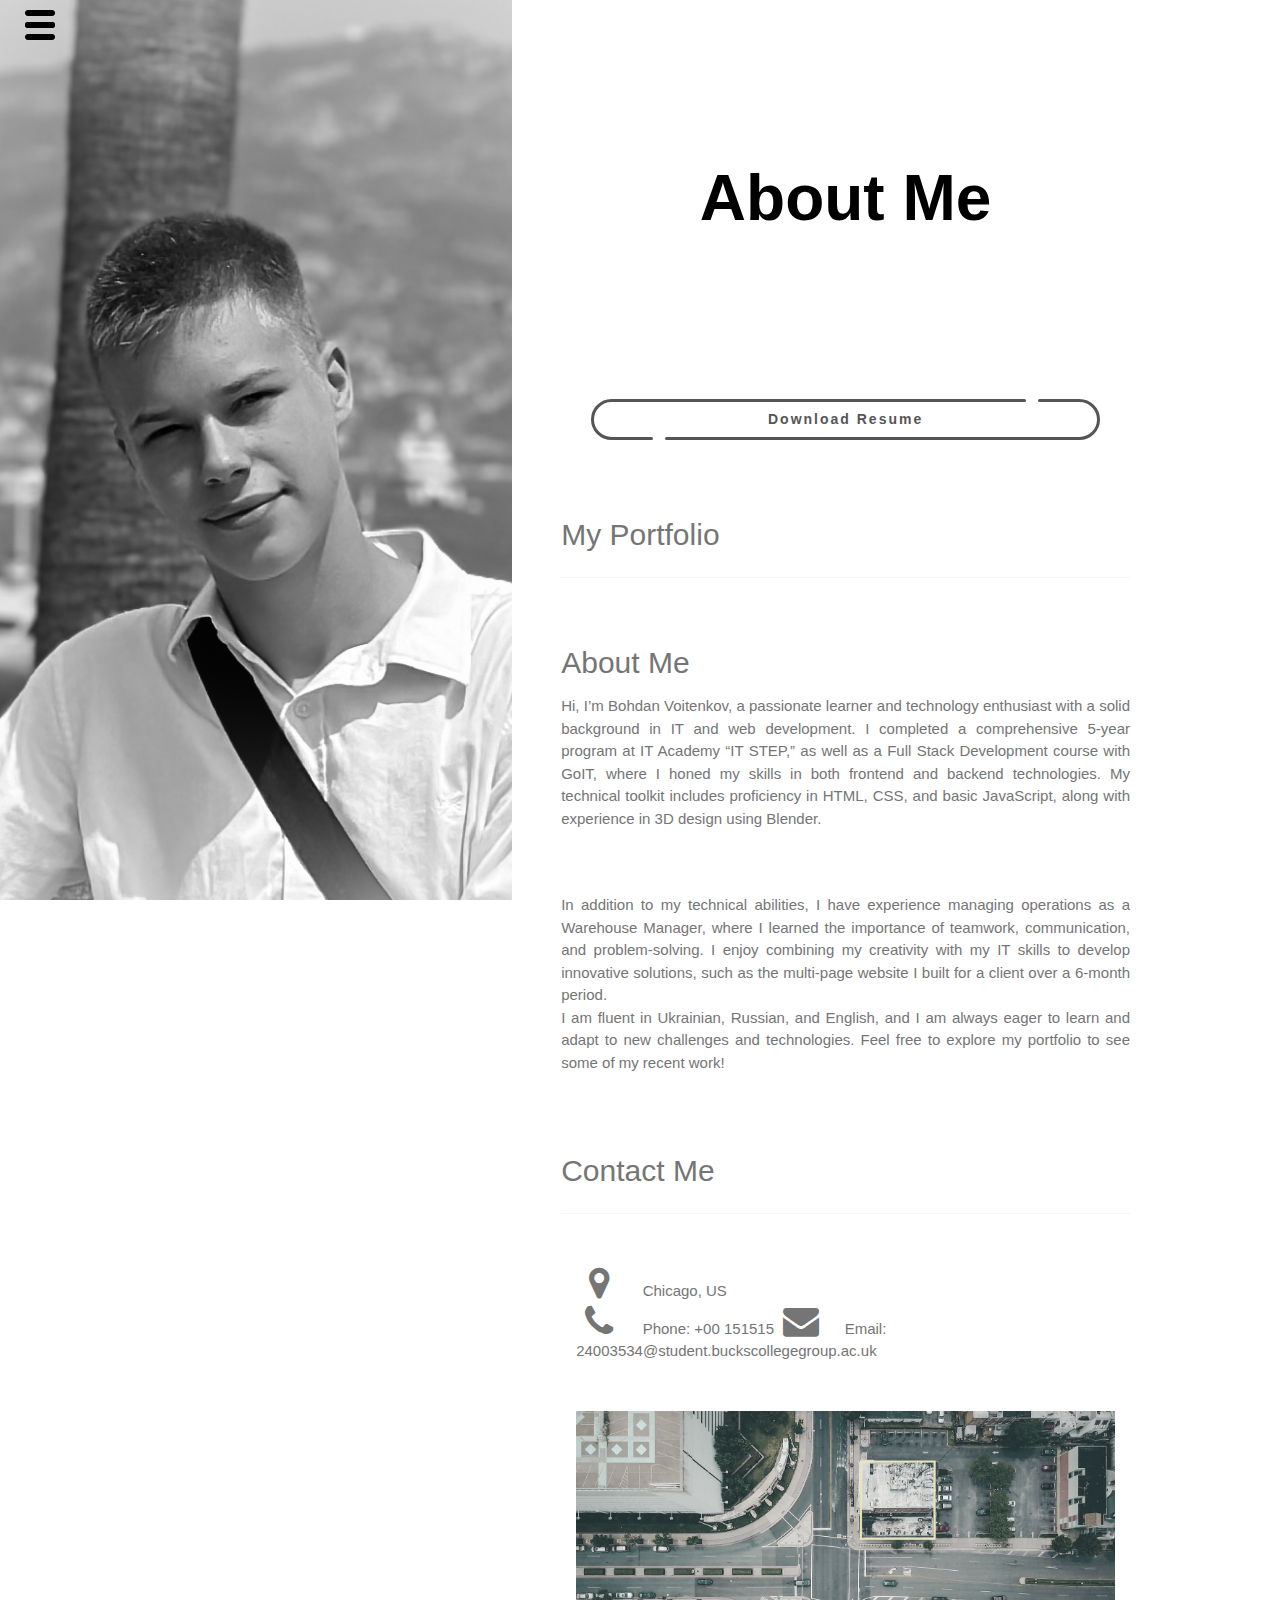
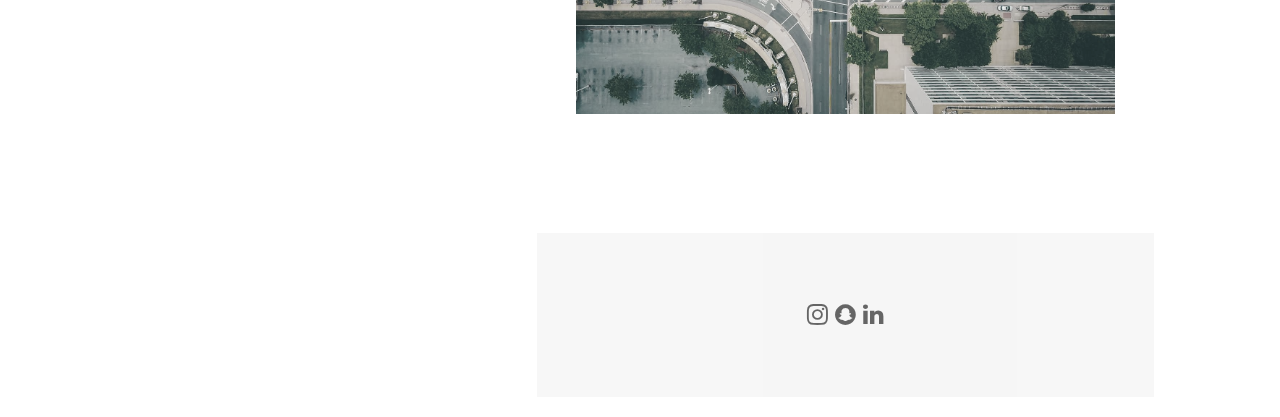
==== pages/about.html @ 8f68ae5e "much" ====
<!DOCTYPE html>
<html>
    <head class="head">
<title>Digital Portfolio</title>
<meta charset="UTF-8">
<meta name="viewport" content="width=device-width, initial-scale=1">
<!-- <link rel="stylesheet" href="https://www.w3schools.com/w3css/4/w3.css"> -->
<link rel="stylesheet" href="../style.css">
 <link rel="stylesheet" href="../w3.css">
<link rel="stylesheet" href="https://fonts.googleapis.com/css?family=Montserrat">
<link rel="stylesheet" href="https://cdnjs.cloudflare.com/ajax/libs/font-awesome/4.7.0/css/font-awesome.min.css">
<!-- Подключение внешнего CSS-файла -->


</head>
<body>



  <div class="img-nav">

    



  <nav class="navbar-burger-mn">
    <div class="back-color-burger">
    <button class="burger-btn-burger-mn"><input type="checkbox" role="button" aria-label="Display the menu" class="menu">
    </button>
    <ul class="nav-links-burger-mn">
      
        <li><a href="../index.html">Home</a></li>
        <li><a href="../pages/portfolio.html">Portfolio</a></li>
        <li><a href="../pages/education.html">Education</a></li>
        <li><a href="../pages/skills.html">Skills</a></li>
      
    </ul>
  </div>
</nav>
</div>
<!-- _____________________________ IMG__start_________________________ -->
 


<div class="main-img">
  <nav class="w3-sidebar w3-hide-medium w3-hide-small" style="width:40%">
    <div class="bgimg">
      <!-- <img src="./img/mainphotoblk.jpg" alt="BV" class="bgimg" > -->
    </div>
  </nav>
  </div>


<!-- _____________________________IMG__END__________________________________ -->

<!-- Hidden Sidebar (reveals when clicked on menu icon) -->

<!-- Page Content -->
<div class="w3-main w3-padding-large" style="margin-left:40%">


  <!-- Header -->
  <header class="w3-container w3-center" style="padding:128px 16px" id="home">
    <h1 class="w3-jumbo"><b>About Me</b></h1>
    <!-- <p style="padding-bottom: 10px;">Frontend and Backend developer</p> -->
    <img src="./img/mainphotoblk.jpg" class="w3-image w3-hide-large w3-hide-small w3-round" style="display:block;width:60%;margin:auto;">
    <img src="./img/mainphotoblk.jpg" class="w3-image w3-hide-large w3-hide-medium w3-round" width="1000" height="1333">
    <!-- <button class="w3-button w3-light-grey w3-padding-large w3-margin-top">
      <a href="./Additional/CV.pdf" download="CV.pdf">
      <i class="fa fa-download"></i> Download Resume
    </a>
    </button> -->
    

    

    
  
  </header>
  <div class="links">
    <a href="./Additional/CV.pdf" download="CV.pdf" target="_blank" class="button type--A">
      <div class="button__line"></div>
      <div class="button__line"></div>
      <span class="button__text">Download Resume</span>
      <div class="button__drow1"></div>
      <!-- <div class="button__drow2"></div> -->
    </a>
  </div>
  

  <!-- Portfolio Section -->
  <div class="w3-padding-32 w3-content" id="portfolio">
    <h2 class="w3-text-grey">My Portfolio</h2>
    <hr class="w3-opacity">
    

    <!-- Grid for photos -->
    <!-- <div class="w3-row-padding" style="margin:0 -16px">
    
        
        
          <div class="links">
            <h3><b>My GitHub</b></h3>
          <a href="https://github.com/kikro1" target="_blank" class="button type--A">
            <div class="button__line"></div>
            <div class="button__line"></div>
            <span class="button__text">GitHub</span>
            <div class="button__drow1"></div>
       
          </a>
        </div>
        <div class="links">
          <p>My team project - lybrary</p>
          <a href="https://dipsikeducation.github.io/kilobyte/" target="_blank" class="button type--A">
            <div class="button__line"></div>
            <div class="button__line"></div>
            <span class="button__text">Lybrary</span>
            <div class="button__drow1"></div>
            <div class="button__drow2"></div>
          </a>
        </div>
        <div class="links">
          <p>My own project</p>
          <a href="https://kikro1.github.io/goit-markup-hw-04/" target="_blank" class="button type--A">
            <div class="button__line"></div>
            <div class="button__line"></div>
            <span class="button__text">HTML & CSS Project</span>
            <div class="button__drow1"></div>
            <div class="button__drow2"></div>
          </a>
        </div>
    </div> -->


      
    <!-- End photo grid -->


  <!-- About Section -->
  <div class="w3-content w3-justify w3-text-grey w3-padding-32" id="about">
    <h2>About Me</h2>
    <!-- <hr class="w3-opacity"> -->
    <p>Hi, I’m Bohdan Voitenkov, a passionate learner and technology enthusiast 
        with a solid background in IT and web development. I completed a comprehensive 
        5-year program at IT Academy “IT STEP,” as well as a Full Stack Development course with GoIT, 
        where I honed my skills in both frontend and backend technologies. My technical toolkit includes proficiency in
         HTML, CSS, and basic JavaScript, along with experience in 3D design using Blender.
    </p>
    </div>

    <div class="w3-content w3-justify w3-text-grey w3-padding-32" id="about">

    <p>
        In addition to my technical abilities, I have experience managing operations as a Warehouse 
        Manager, where I learned the importance of teamwork, communication, and problem-solving. 
        I enjoy combining my creativity with my IT skills to develop innovative solutions, such as 
        the multi-page website I built for a client over a 6-month period.
    </p>

    <p>
        I am fluent in Ukrainian, Russian, and English, and 
        I am always eager to learn and adapt to new challenges and technologies. 
        Feel free to explore my portfolio to see some of my recent work!
    </p>

</div>
    <!-- <div class="w3-content w3-justify w3-text-grey w3-padding-32" id="education">
      <h2>Education</h2>
      <hr class="w3-opacity">
      <p> 
Ukranian school - 11 years of education <br>

IT academy “IT STEP” - 5 years of education  <br>

England school – Princes Risborough School – year 10 and year 11 <br>

Currently studying in Buckinghamshire college in Aylesbury  <br>

IT curses “GoIt” - frontend and backend development – 10 months  <br>
      </p>
      </div> -->
      
   


<!--     
    <div class="skills" id="skills">
    <h3 class="w3-padding-16">My Skills</h3>
    <p class="w3-wide">HTML </p>
    <div class="w3-light-grey">
      <div class="w3-container w3-center w3-padding-small w3-dark-grey" style="width:85%">85%</div>
    </div>
    <p class="w3-wide">CSS</p>
    <div class="w3-light-grey">
      <div class="w3-container w3-center w3-padding-small w3-dark-grey" style="width:75%">75%</div>
    </div>
    <p class="w3-wide">Java Script</p>
    <div class="w3-light-grey">
      <div class="w3-container w3-center w3-padding-small w3-dark-grey" style="width:20%">20%</div>
    </div><br>
  </div> -->

  <div class="w3-padding-32 w3-content w3-text-grey" id="contact" style="margin-bottom:64px">
    <h2>Contact Me</h2>
    <hr class="w3-opacity">
    <div class="contact-section">
    <div class="w3-section contact-way">
      
      <p><i class="fa fa-map-marker fa-fw w3-xxlarge w3-margin-right"></i> Chicago, US</p>
      <a href="tel:+00 151515"><i class="fa fa-phone fa-fw w3-xxlarge w3-margin-right"></i> Phone: +00 151515</a>
      <a href="mailto:24003534@student.buckscollegegroup.ac.uk"><i class="fa fa-envelope fa-fw w3-xxlarge w3-margin-right"> </i> Email: 24003534@student.buckscollegegroup.ac.uk</a>
    </div>
    
    <!-- Image of location/map -->
    <img src="../img/map.jpg" class="w3-image w3-greyscale" style="width:100%;margin:32px 0">
<!--    
    <p>Lets get in touch. Send me a message:</p>
    <form action="/action_page.php" target="_blank">
      <p><input class="w3-input w3-padding-16 w3-border" type="text" placeholder="Name" required name="Name"></p>
      <p><input class="w3-input w3-padding-16 w3-border" type="text" placeholder="Email" required name="Email"></p>
      <p><input class="w3-input w3-padding-16 w3-border" type="text" placeholder="Subject" required name="Subject"></p>
      <p><input class="w3-input w3-padding-16 w3-border" type="text" placeholder="Message" required name="Message"></p>
      <p>
        <button class="w3-button w3-light-grey w3-padding-large" type="submit">
          <i class="fa fa-paper-plane"></i> SEND MESSAGE
        </button>
      </p>
    </form> -->
  
    </div>
    
  </div> 
  <!-- End Contact Section -->
    
  

  <footer class="w3-container w3-padding-64 w3-light-grey w3-center w3-opacity w3-xlarge" style="margin:-24px">

    <a href="https://www.instagram.com/" target="_blank"><i class="fa fa-instagram w3-hover-opacity"></i></a>
    <a href="https://www.snapchat.com/" target="_blank"><i class="fa fa-snapchat w3-hover-opacity"></i></a>
    <a href="https://www.linkedin.com/" target="_blank"><i class="fa fa-linkedin w3-hover-opacity"></i></a>

    
  <!-- End footer -->
  </footer>

    

  <script src="../script.js"></script>
  

</body>
---- style.css ----
/* ____________________________general__start__________________________ */

body, h1,h2,h3,h4,h5,h6 {font-family: "Montserrat", sans-serif}
.w3-row-padding img {margin-bottom: 12px}

a {
  text-decoration: none;
}



  /* ____________________________general__end__________________________ */



/* ________________________buttons__start______________________ */
.type--A{
    --line_color : #555555 ;
    --back_color : #FFECF6  ;
  }
  .type--B{
    --line_color : #1b1919 ;
    --back_color : #E9ECFF
  }
  .type--C{
    --line_color : #00135C ;
    --back_color : #DEFFFA 
  }
  .button{
      position : relative ;
    
      width : 240px ;
      height : 56px ;
      text-decoration : none ;
      font-size : 14px ; 
      font-weight : bold ;
      color : var(--line_color) ;
      letter-spacing : 2px ;
      transition : all .3s ease ;
      
  }
  .button__text{
      display : flex ;
      justify-content : center ;
      align-items : center ;
      width : 100% ;
      height : 100% ;
      padding: 10px;
  }
  .button::before,
  .button::after,
  .button__text::before,
  .button__text::after{
      content : '' ;
      position : absolute ;
      height : 3px ;
      border-radius : 2px ;
      background : var(--line_color) ;
      transition : all .5s ease ;
  }
  .button::before{
      top : 0 ;
      left : 54px ;
      width : calc( 100% - 56px * 2 - 16px ) ;
  }
  .button::after{
      top : 0 ;
      right : 54px ;
      width : 8px ;
    }
    .button__text::before{
      bottom : 0 ;
      right : 54px ;
      width : calc( 100% - 56px * 2 - 16px ) ;
  }
  .button__text::after{
      bottom : 0 ;
      left : 54px ;
      width : 8px ;
  }
  .button__line{
      position : absolute ;
      top : 0 ;
      width : 56px ;
      height : 100% ;
      overflow : hidden ;
  }
  .button__line::before{
      content : '' ;
      position : absolute ;
      top : 0 ;
      width : 150% ;
      height : 100% ;
      box-sizing : border-box ;
      border-radius : 300px ;
      border : solid 3px var(--line_color) ;
  }
  .button__line:nth-child(1),
  .button__line:nth-child(1)::before{
      left : 0 ;
  }
  .button__line:nth-child(2),
  .button__line:nth-child(2)::before{
      right : 0 ;
  }
  .button:hover{
      letter-spacing : 6px ;
  }
  .button:hover::before,
  .button:hover .button__text::before{
      width : 8px ;
  }
  .button:hover::after,
  .button:hover .button__text::after{
      width : calc( 100% - 56px * 2 - 16px ) ;
  }
 
  
  /* 本体には関係ないスタイル */

  /* ________________________buttons__end______________________ */

  .container{
      width : 100% ;
      height : 300px ;
      display : flex ;
      flex-direction : column ;
      justify-content : center ;
      align-items : center ;
  }
  .button:not(:last-child){
    margin-bottom : 64px ;
  }




  /* ____________________________burger menu__start__________________________ */

  .links {
    padding: 15px;
    margin: 15px;
    padding-top: 0px;
  }
  .links p, h3{
    padding-bottom: 10px;
  }



  * {
    margin: 0;
    padding: 0;
    box-sizing: border-box;
}

.navbar-burger-mn {
    flex-direction: row;
    display: flex;
    justify-content: flex-start; 
    /* padding: 20px; */
    /* background-color: rgba(51, 51, 51, 0.8); */
    position: relative; 
    z-index: 1; 
    align-items:start;
}



.burger-btn-burger-mn {
    display: none;
    background-color: transparent; /* Прозрачный фон кнопки */
    /* color: rgb(0, 0, 0); */
    border: none; /* Убираем границу кнопки */
    font-size: 24px;
    cursor: pointer;
    padding: 10px;
    /* z-index: 1; */
    margin-right: 20px; /* Отступ кнопки от правого края */
    
}

.nav-links-burger-mn {
    list-style: none;
    display: flex;
    padding-right: 20px;
}

.nav-links-burger-mn li {
    /* margin:  15px; */
    padding-right: 20px;
    
}

/* .nav-links-burger-mn a {
    color: rgb(255, 255, 255);
    text-decoration: none;
    font-size: 18px;
} */

@media (min-width: 993px) {
    .nav-links-burger-mn {
        display: none;
        position: absolute;
        right: 0;
        top: 60px; /* Отступ сверху, чтобы меню было ниже кнопки */
        flex-direction: row;
        gap: 10px;
        /* background-color: rgba(51, 51, 51, 0.9);  */
        width: 100%;
        text-align: justify; /* Выравнивание текста по правому краю */
        padding-right: 20px;
        /* z-index: -2; */
        color: white;
        
    }
    

    .burger-btn-burger-mn {
        display: block;
    }

    .nav-links-burger-mn.open-burger-mn {
        display: flex;
        
 
        

    }
    .nav-links-burger-mn.open-burger-mn a{
    /* background-color: #b3b3b3; */
    padding: 15px;
    margin: 0px;
    transition: opacity 2s ease-in-out;

    
    
    
    }




    .nav-links-burger-mn li {
        margin: 10px 0;
      
    }

    .nav-links-burger-mn a {
        color: white;
        text-decoration: none;
        font-size: 18px;
        margin-left: 10px;
        transition: 0.3s;
      transition-delay: 0.3s;
    }
    
}


@media (max-width: 992px) {
    .nav-links-burger-mn {
        display: none;
        position: absolute;
        right: 0;
        top: 60px; /* Отступ сверху, чтобы меню было ниже кнопки */
        flex-direction: row;
        /* background-color: rgba(51, 51, 51, 0.9);  */
        width: 100%;
        text-align: right; /* Выравнивание текста по правому краю */
        
        /* z-index: -2; */
        gap: 10px;
        
    }

    .burger-btn-burger-mn {
        display: block;
        padding-right: 20px;
    }

    .nav-links-burger-mn.open-burger-mn {

        display: flex;
        

    }
    .nav-links-burger-mn.open-burger-mn a{
      /* background-color: #b3b3b3; */
      padding: 15px;
      margin: 0px;
      transition: opacity 2s ease-in-out;
    }
    

    .nav-links-burger-mn li {
        margin: 10px 0;
    }
}
.nav-links-burger-mn a {
    color: rgb(255, 255, 255);
    text-decoration: none;
    font-size: 18px;
    margin-left: 0px;
    align-items: flex-start;
    
}


  /* ____________________________burger menu__start__________________________ */




  /* ____________________________burger menu-button__start__________________________ */
  @media (max-width: 992px) {
.menu.open-burger-mn {
    --c: rgb(255, 255, 255); /* the color */

    transition: 0.4s;
  transition-delay: 0.7s;
}
  }

  @media (min-width: 993px) {
    .menu.open-burger-mn {
        --c: rgb(255, 255, 255); /* the color */
    
        transition: 0.4s;
      transition-delay: 0.4s;
    }
    .open-burger-mn-back {
      background: black;
    position: fixed;
    top: 0;
    left: 0;
    width: 100%;
    height: 100px;
    /* transition: 0.1s;
    transition-delay: 0.1s; */
    overflow: hidden;
  
  }
      }


.menu {
    --s: 30px; /* control the size */
    --c: rgb(0, 0, 0); /* the color */
    
    height: var(--s);
    aspect-ratio: 1;
    border: none;
    padding: 0;
    border-inline: calc(var(--s)/2) solid #0000; 
    box-sizing: content-box;
    --_g1: linear-gradient(var(--c) 20%,#0000 0 80%,var(--c) 0) 
           no-repeat content-box border-box;
    --_g2: radial-gradient(circle closest-side at 50% 12.5%,var(--c) 95%,#0000) 
           repeat-y content-box border-box;
    background: 
      var(--_g2) left  var(--_p,0px) top,
      var(--_g1) left  calc(var(--s)/10 + var(--_p,0px)) top,
      var(--_g2) right var(--_p,0px) top,
      var(--_g1) right calc(var(--s)/10 + var(--_p,0px)) top;
    background-size: 
      20% 80%,
      40% 100%;
    position: relative;
    clip-path: inset(0 25%);
    -webkit-mask: linear-gradient(90deg,#0000,#000 25% 75%,#0000);
    cursor: pointer;
    transition: 
      background-position .5s var(--_s,.5s), 
      clip-path 0s var(--_s,.6s);
    -webkit-appearance:none;
    -moz-appearance:none;
    appearance:none;
  }
  .menu:before,
  .menu:after {
    content:"";
    position: absolute;
    border-radius: var(--s);
    inset: 40% 0;
    background: var(--c);
    transition: transform .5s calc(.5s - var(--_s,.5s));
  }
  
  .menu:checked {
    clip-path: inset(0);
    --_p: calc(-1*var(--s));
    --_s: 0s;
  }
  .menu:checked:before {
    transform: rotate(45deg);
  }
  .menu:checked:after {
    transform: rotate(-45deg);
    
  }

  .menu.open-burger-mn {

    /* background-color: #ffffff; */
  }
  .menu:focus-visible {
    clip-path: none;
    -webkit-mask: none;
    border: none;
    outline: 2px solid var(--c);
    outline-offset: 5px;
  }
  
  body {
    margin:0;
    min-height:100vh;
    display:grid;
    place-content:center;
  }
    /* ____________________________burger menu-button__end__________________________ */


    .bgimg {
        background-position: center;
        background-repeat: no-repeat;
        background-size: cover;
        background-image: url(./img/mainphotoblk.jpg); 
        height: 100%; 
        width: 100%; 
        position: relative; 
        top: 0; 
        left:  0;
        /* z-index: -2;  */
    }

    .img-nav {
        display: flex;
    
        padding: 0px;
        margin: 0px;
        left: 0px;
        position: fixed;
        top: 0; /* Начало сверху */
        left:  0;
        z-index: 999;
    }
    .open-burger-mn-back {
        background: black;
      position: fixed;
      top: 0;
      left: 0;
      width: 100%;
      height: 100px;
      z-index: 99999;
      /* transition: 0.1s;
      transition-delay: 0.1s; */
      overflow: hidden;
    
    }

    .main-img {
      display: flex;
    
        padding: 0px;
        margin: 0px;
        left: 0px;
        position: fixed;
        top: 0; /* Начало сверху */
        left:  0;
    }

    .contact-section {
      padding: 15px;

    }
    .contact-section {
      gap: 10px;
    }
    .contact-way {
      flex-direction: column;
    }
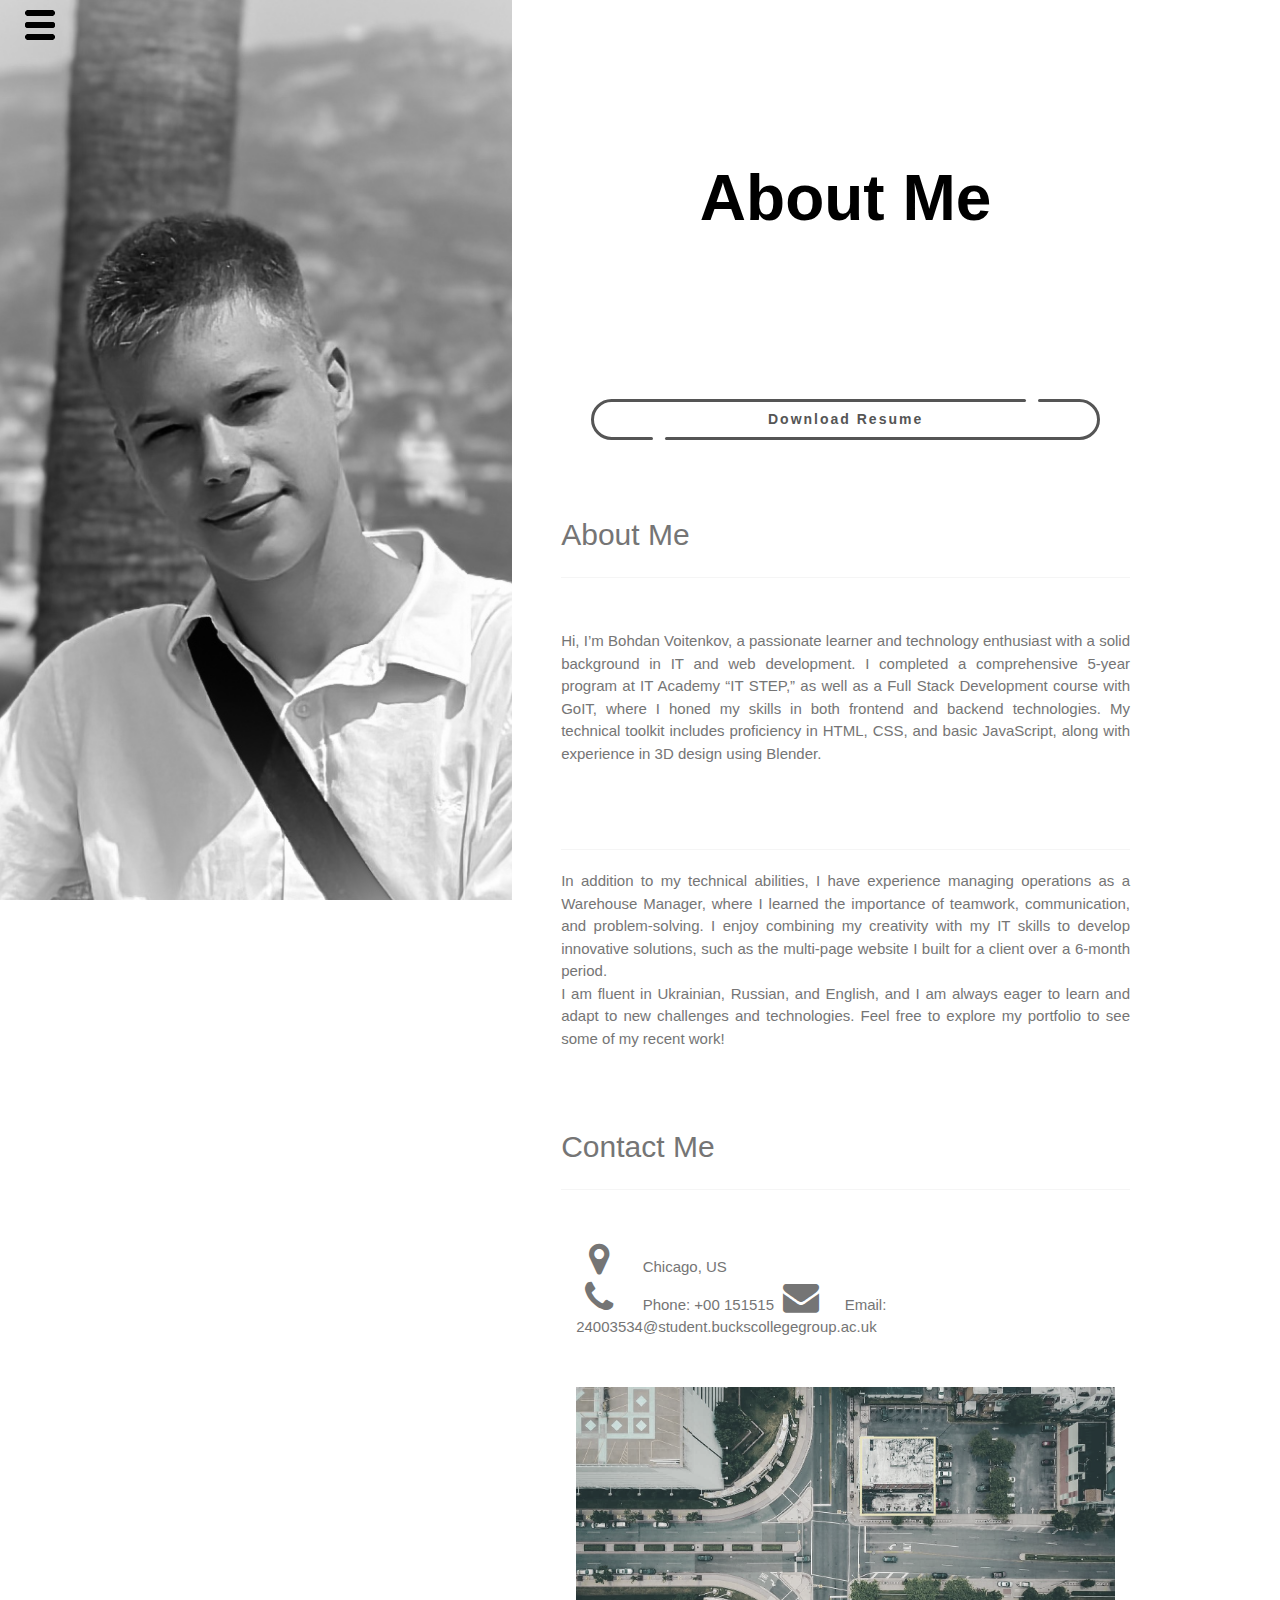
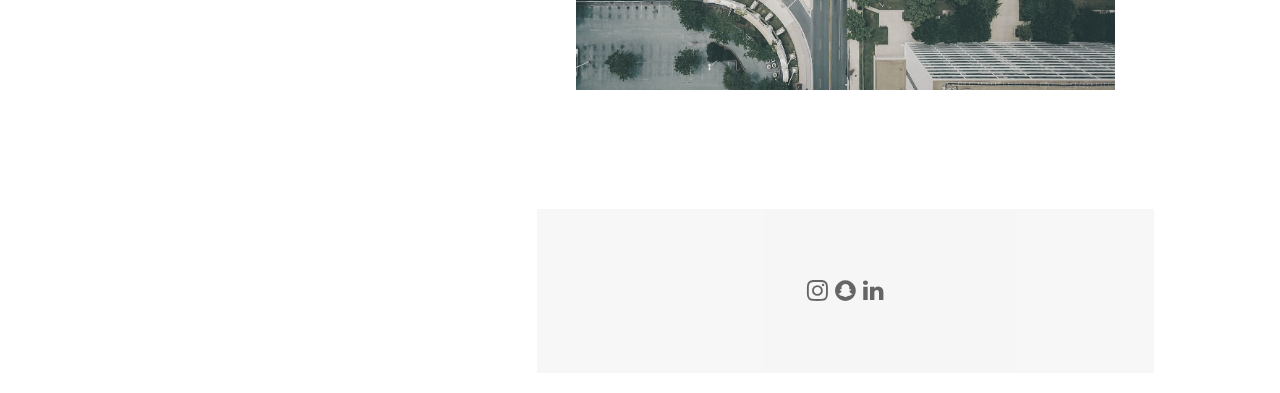
==== commit 92d14f82: "pages" ====
--- a/pages/about.html
+++ b/pages/about.html
@@ -63,8 +63,8 @@
   <header class="w3-container w3-center" style="padding:128px 16px" id="home">
     <h1 class="w3-jumbo"><b>About Me</b></h1>
     <!-- <p style="padding-bottom: 10px;">Frontend and Backend developer</p> -->
-    <img src="./img/mainphotoblk.jpg" class="w3-image w3-hide-large w3-hide-small w3-round" style="display:block;width:60%;margin:auto;">
-    <img src="./img/mainphotoblk.jpg" class="w3-image w3-hide-large w3-hide-medium w3-round" width="1000" height="1333">
+    <img src="../img/mainphotoblk.jpg" class="w3-image w3-hide-large w3-hide-small w3-round" style="display:block;width:60%;margin:auto;">
+    <img src="../img/mainphotoblk.jpg" class="w3-image w3-hide-large w3-hide-medium w3-round" width="1000" height="1333">
     <!-- <button class="w3-button w3-light-grey w3-padding-large w3-margin-top">
       <a href="./Additional/CV.pdf" download="CV.pdf">
       <i class="fa fa-download"></i> Download Resume
@@ -90,7 +90,7 @@
 
   <!-- Portfolio Section -->
   <div class="w3-padding-32 w3-content" id="portfolio">
-    <h2 class="w3-text-grey">My Portfolio</h2>
+    <h2 class="w3-text-grey">About Me</h2>
     <hr class="w3-opacity">
     
 
@@ -138,7 +138,6 @@
 
   <!-- About Section -->
   <div class="w3-content w3-justify w3-text-grey w3-padding-32" id="about">
-    <h2>About Me</h2>
     <!-- <hr class="w3-opacity"> -->
     <p>Hi, I’m Bohdan Voitenkov, a passionate learner and technology enthusiast 
         with a solid background in IT and web development. I completed a comprehensive 
@@ -149,6 +148,7 @@
     </div>
 
     <div class="w3-content w3-justify w3-text-grey w3-padding-32" id="about">
+        <hr class="w3-opacity">
 
     <p>
         In addition to my technical abilities, I have experience managing operations as a Warehouse 
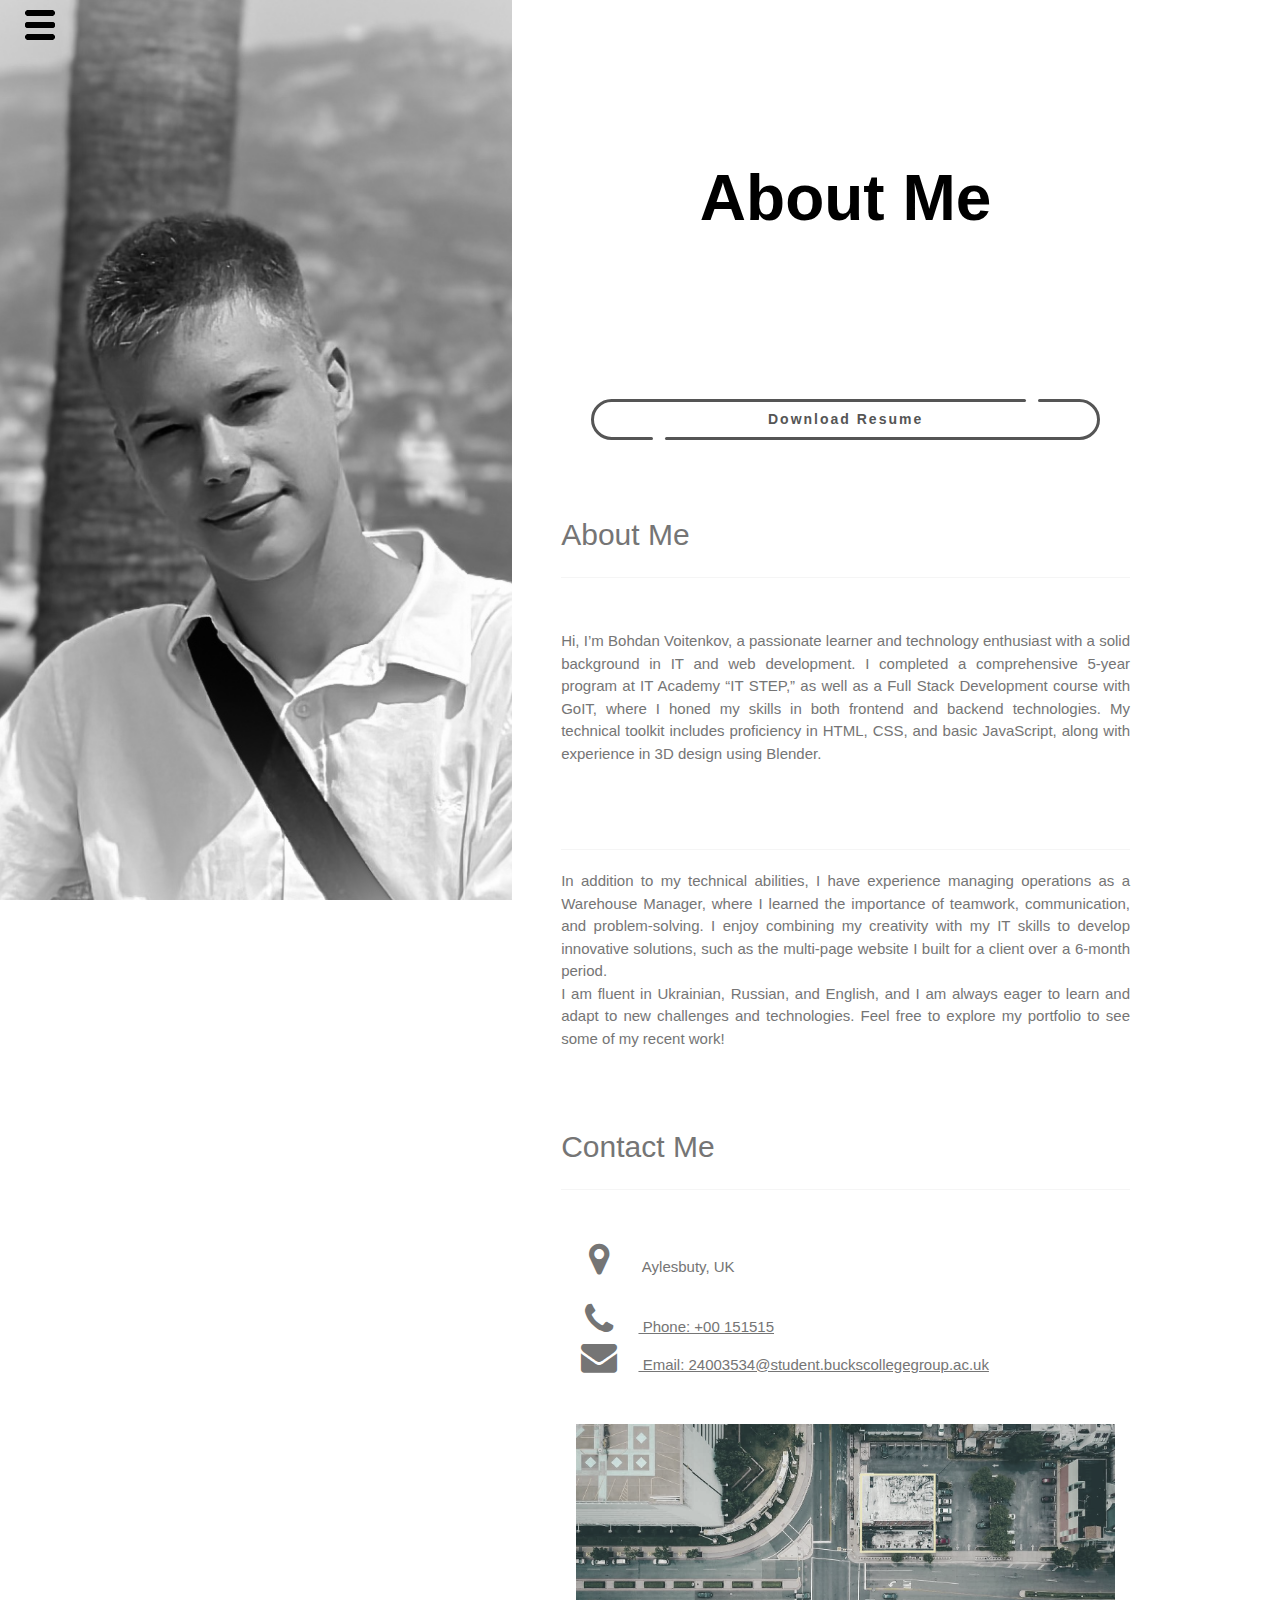
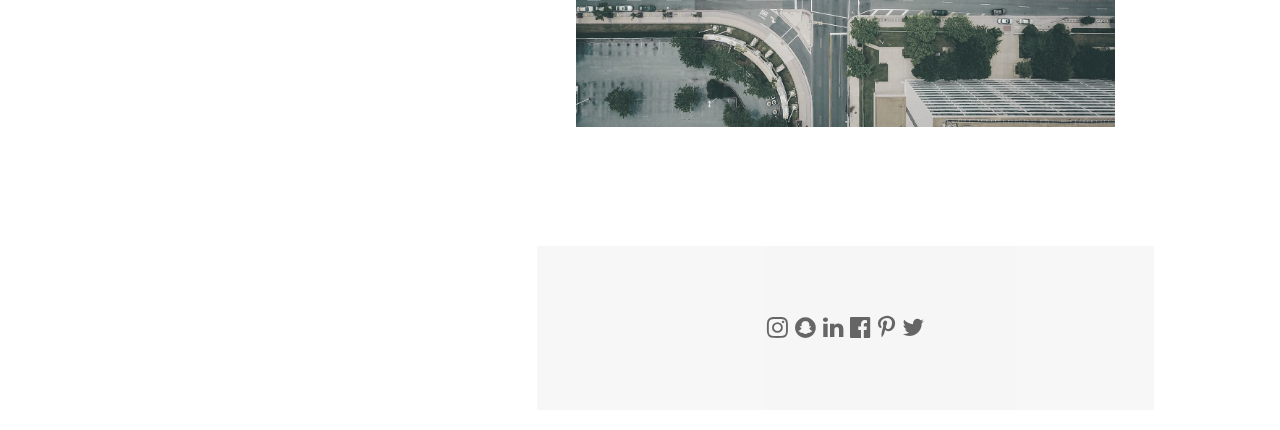
==== commit 988837bb: "pages" ====
--- a/pages/about.html
+++ b/pages/about.html
@@ -206,9 +206,11 @@
     <div class="contact-section">
     <div class="w3-section contact-way">
       
-      <p><i class="fa fa-map-marker fa-fw w3-xxlarge w3-margin-right"></i> Chicago, US</p>
-      <a href="tel:+00 151515"><i class="fa fa-phone fa-fw w3-xxlarge w3-margin-right"></i> Phone: +00 151515</a>
-      <a href="mailto:24003534@student.buckscollegegroup.ac.uk"><i class="fa fa-envelope fa-fw w3-xxlarge w3-margin-right"> </i> Email: 24003534@student.buckscollegegroup.ac.uk</a>
+    <p><i class="fa fa-map-marker fa-fw w3-xxlarge w3-margin-right"></i> Aylesbuty, UK</p> <br>
+    <a href="tel:+00 151515"><i class="fa fa-phone fa-fw w3-xxlarge w3-margin-right"></i> Phone: +00 151515</a> <br>
+    <a href="mailto:24003534@student.buckscollegegroup.ac.uk"><i class="fa fa-envelope fa-fw w3-xxlarge w3-margin-right">
+        </i> Email: 24003534@student.buckscollegegroup.ac.uk</a> <br>
+    
     </div>
     
     <!-- Image of location/map -->
@@ -239,6 +241,9 @@
     <a href="https://www.instagram.com/" target="_blank"><i class="fa fa-instagram w3-hover-opacity"></i></a>
     <a href="https://www.snapchat.com/" target="_blank"><i class="fa fa-snapchat w3-hover-opacity"></i></a>
     <a href="https://www.linkedin.com/" target="_blank"><i class="fa fa-linkedin w3-hover-opacity"></i></a>
+    <a href="https://en-gb.facebook.com/"><i class="fa fa-facebook-official w3-hover-opacity"></i></a>
+    <a href="https://www.pinterest.com/"><i class="fa fa-pinterest-p w3-hover-opacity"></i></a>
+    <a href="https://x.com/"><i class="fa fa-twitter w3-hover-opacity"></i></a>
 
     
   <!-- End footer -->
--- a/style.css
+++ b/style.css
@@ -4,8 +4,10 @@
 .w3-row-padding img {margin-bottom: 12px}
 
 a {
-  text-decoration: none;
-}
+  /* text-decoration: none; */
+  
+}
+
 
 
 
@@ -479,4 +481,14 @@
     }
     .contact-way {
       flex-direction: column;
-    }+    }
+
+    .skills {
+      margin-bottom: 15px;
+    }
+
+        a:hover,
+        a:focus {
+          /* color:#000000; */
+          text-decoration: underline
+        }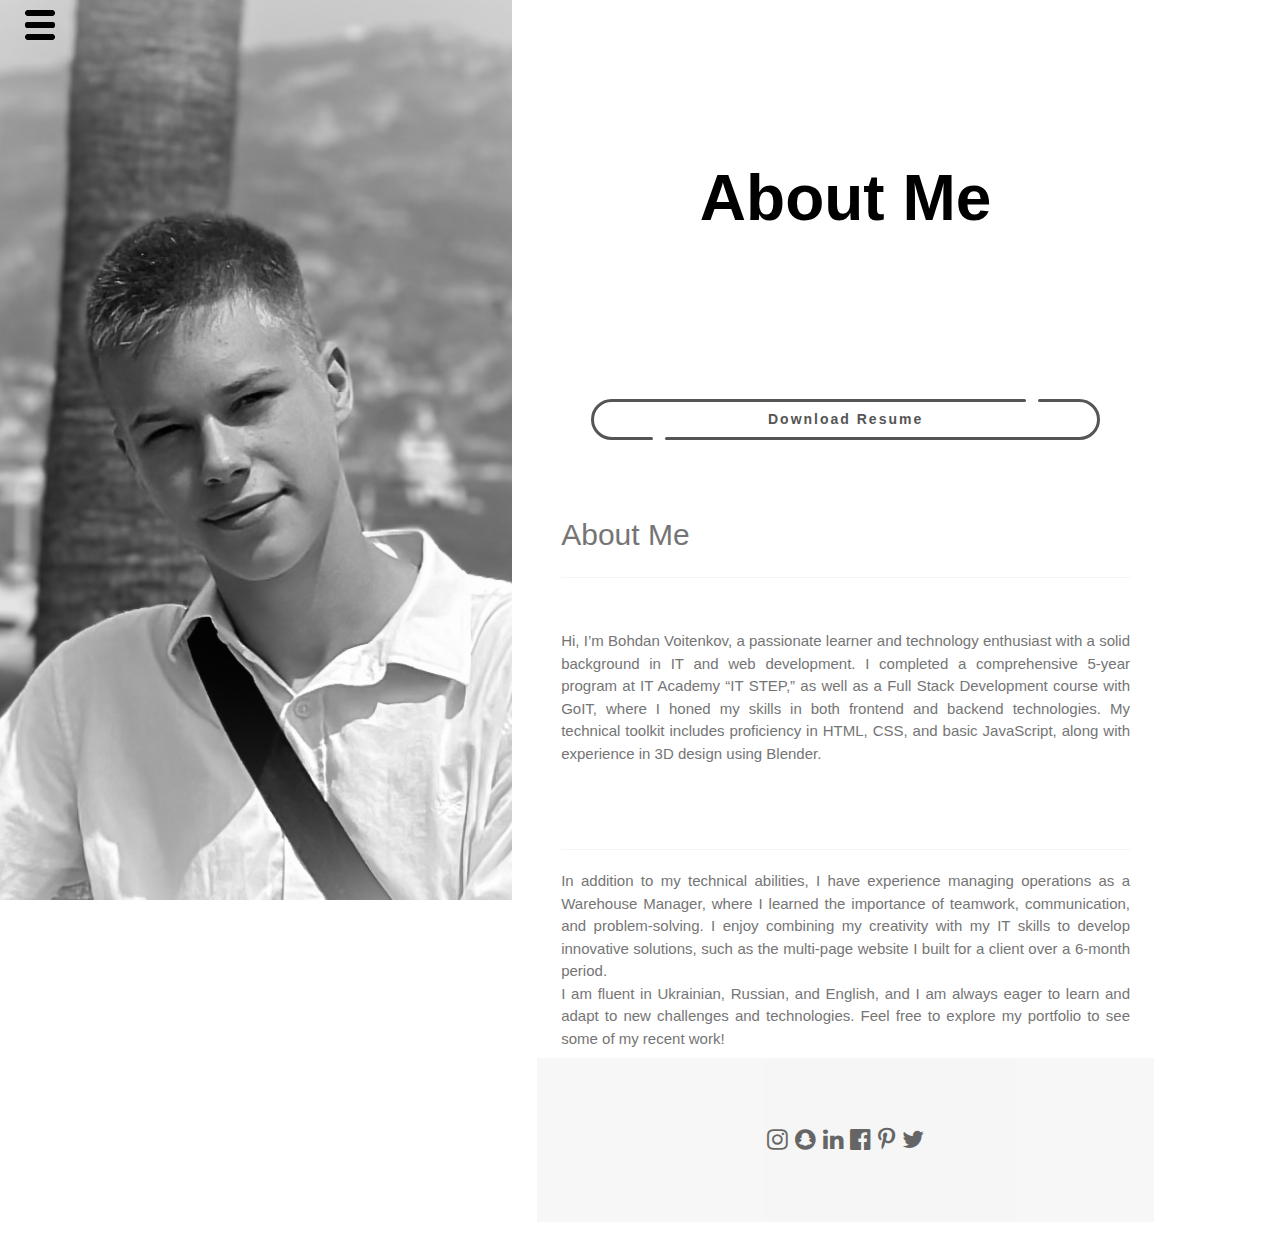
==== commit 28a6ab6b: "delate contacts from pages" ====
--- a/pages/about.html
+++ b/pages/about.html
@@ -33,6 +33,8 @@
         <li><a href="../pages/portfolio.html">Portfolio</a></li>
         <li><a href="../pages/education.html">Education</a></li>
         <li><a href="../pages/skills.html">Skills</a></li>
+        <li><a href="../pages/contact.html">Contact Me</a></li>
+
       
     </ul>
   </div>
@@ -200,7 +202,7 @@
     </div><br>
   </div> -->
 
-  <div class="w3-padding-32 w3-content w3-text-grey" id="contact" style="margin-bottom:64px">
+  <!-- <div class="w3-padding-32 w3-content w3-text-grey" id="contact" style="margin-bottom:64px">
     <h2>Contact Me</h2>
     <hr class="w3-opacity">
     <div class="contact-section">
@@ -213,9 +215,8 @@
     
     </div>
     
-    <!-- Image of location/map -->
     <img src="../img/map.jpg" class="w3-image w3-greyscale" style="width:100%;margin:32px 0">
-<!--    
+   
     <p>Lets get in touch. Send me a message:</p>
     <form action="/action_page.php" target="_blank">
       <p><input class="w3-input w3-padding-16 w3-border" type="text" placeholder="Name" required name="Name"></p>
@@ -227,11 +228,11 @@
           <i class="fa fa-paper-plane"></i> SEND MESSAGE
         </button>
       </p>
-    </form> -->
-  
-    </div>
-    
-  </div> 
+    </form>
+  
+    </div>
+    
+  </div>  -->
   <!-- End Contact Section -->
     
   
--- a/style.css
+++ b/style.css
@@ -486,9 +486,4 @@
     .skills {
       margin-bottom: 15px;
     }
-
-        a:hover,
-        a:focus {
-          /* color:#000000; */
-          text-decoration: underline
-        }+     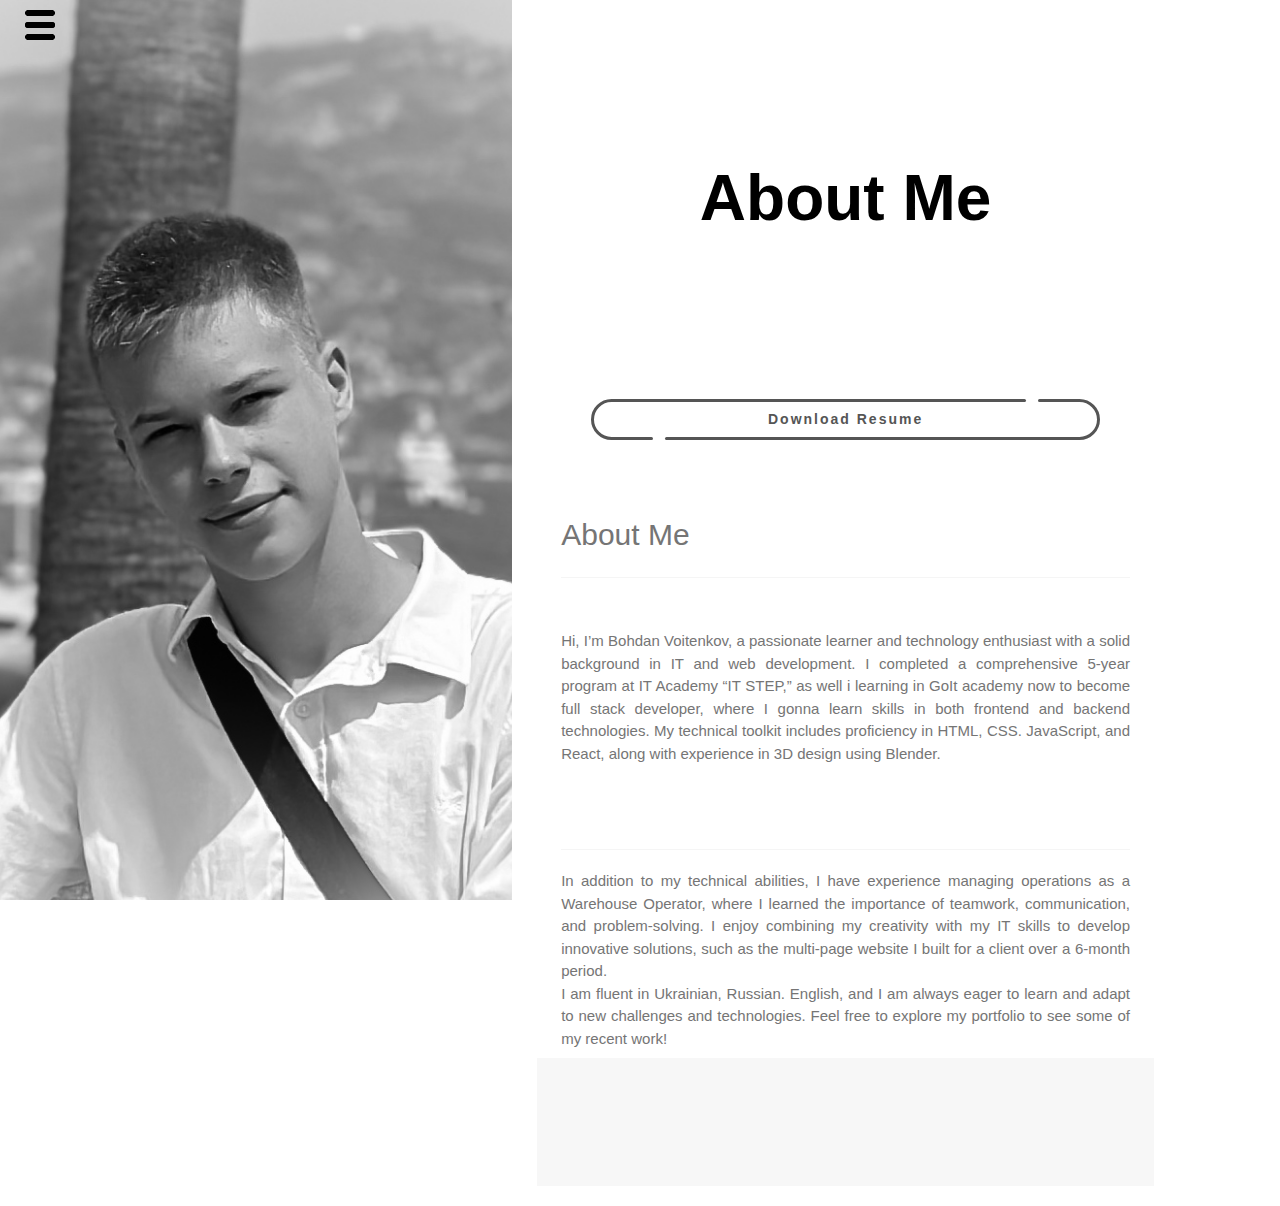
==== commit a0b2e66d: "update" ====
--- a/pages/about.html
+++ b/pages/about.html
@@ -33,7 +33,7 @@
         <li><a href="../pages/portfolio.html">Portfolio</a></li>
         <li><a href="../pages/education.html">Education</a></li>
         <li><a href="../pages/skills.html">Skills</a></li>
-        <li><a href="../pages/contact.html">Contact Me</a></li>
+        <!-- <li><a href="../pages/contact.html">Contact Me</a></li> -->
 
       
     </ul>
@@ -143,9 +143,9 @@
     <!-- <hr class="w3-opacity"> -->
     <p>Hi, I’m Bohdan Voitenkov, a passionate learner and technology enthusiast 
         with a solid background in IT and web development. I completed a comprehensive 
-        5-year program at IT Academy “IT STEP,” as well as a Full Stack Development course with GoIT, 
-        where I honed my skills in both frontend and backend technologies. My technical toolkit includes proficiency in
-         HTML, CSS, and basic JavaScript, along with experience in 3D design using Blender.
+        5-year program at IT Academy “IT STEP,” as well i learning in GoIt academy now to become full stack developer, 
+        where I gonna learn skills in both frontend and backend technologies. My technical toolkit includes proficiency in
+         HTML, CSS. JavaScript, and React, along with experience in 3D design using Blender.
     </p>
     </div>
 
@@ -154,13 +154,13 @@
 
     <p>
         In addition to my technical abilities, I have experience managing operations as a Warehouse 
-        Manager, where I learned the importance of teamwork, communication, and problem-solving. 
+        Operator, where I learned the importance of teamwork, communication, and problem-solving. 
         I enjoy combining my creativity with my IT skills to develop innovative solutions, such as 
         the multi-page website I built for a client over a 6-month period.
     </p>
 
     <p>
-        I am fluent in Ukrainian, Russian, and English, and 
+        I am fluent in Ukrainian, Russian. English, and 
         I am always eager to learn and adapt to new challenges and technologies. 
         Feel free to explore my portfolio to see some of my recent work!
     </p>
@@ -238,7 +238,7 @@
   
 
   <footer class="w3-container w3-padding-64 w3-light-grey w3-center w3-opacity w3-xlarge" style="margin:-24px">
-
+<!-- 
     <a href="https://www.instagram.com/" target="_blank"><i class="fa fa-instagram w3-hover-opacity"></i></a>
     <a href="https://www.snapchat.com/" target="_blank"><i class="fa fa-snapchat w3-hover-opacity"></i></a>
     <a href="https://www.linkedin.com/" target="_blank"><i class="fa fa-linkedin w3-hover-opacity"></i></a>
@@ -246,7 +246,7 @@
     <a href="https://www.pinterest.com/"><i class="fa fa-pinterest-p w3-hover-opacity"></i></a>
     <a href="https://x.com/"><i class="fa fa-twitter w3-hover-opacity"></i></a>
 
-    
+     -->
   <!-- End footer -->
   </footer>
 
